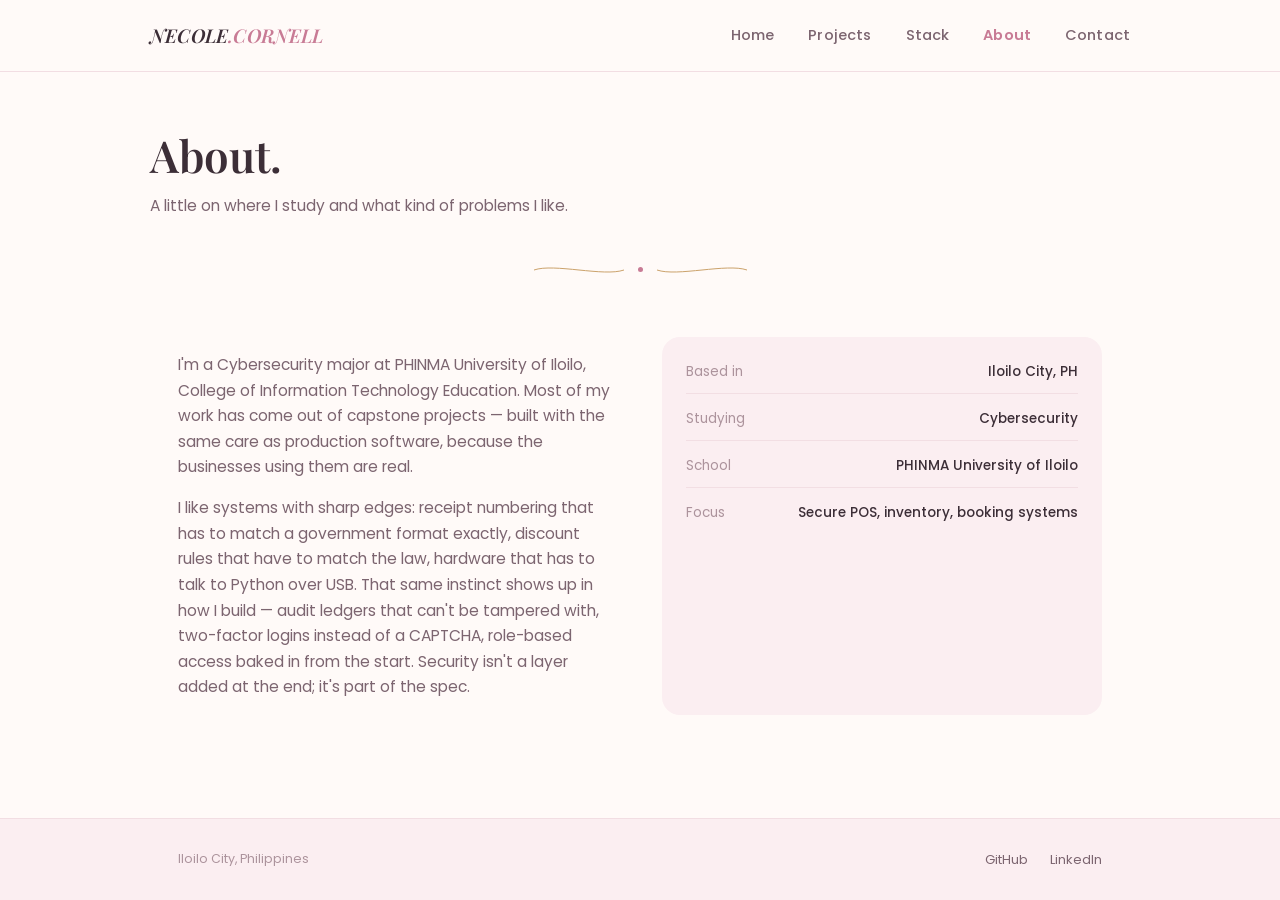
==== about.html @ d3a49c96 "Add files via upload" ====
<!DOCTYPE html>
<html lang="en">
<head>
<meta charset="UTF-8">
<meta name="viewport" content="width=device-width, initial-scale=1.0">
<title>About — Necole</title>
<link rel="preconnect" href="https://fonts.googleapis.com">
<link href="https://fonts.googleapis.com/css2?family=Playfair+Display:ital,wght@0,500;0,600;1,500;1,600&family=Poppins:wght@400;500;600&family=IBM+Plex+Mono:wght@400;500&display=swap" rel="stylesheet">
<link rel="stylesheet" href="styles.css">
</head>
<body>

<nav>
  <div class="wrap nav-row">
    <a class="logo" href="index.html">NECOLE<span>.CORNELL</span></a>
    <ul class="nav-links" id="navLinks">
      <li><a href="index.html">Home</a></li>
      <li><a href="projects.html">Projects</a></li>
      <li><a href="stack.html">Stack</a></li>
      <li><a href="about.html" class="active">About</a></li>
      <li><a href="contact.html">Contact</a></li>
    </ul>
    <button class="nav-toggle" id="navToggle" aria-label="Toggle menu" aria-expanded="false">☰</button>
  </div>
</nav>

<main>
  <div class="wrap hero compact">
    <h1 class="hero-title">About.</h1>
    <p class="hero-desc">A little on where I study and what kind of problems I like.</p>
  </div>

    <div class="flourish" aria-hidden="true">
    <svg viewBox="0 0 90 14" fill="none" xmlns="http://www.w3.org/2000/svg"><path d="M0 7 C20 0, 70 14, 90 7" stroke="currentColor" stroke-width="1"/></svg>
    <span class="dot"></span>
    <svg viewBox="0 0 90 14" fill="none" xmlns="http://www.w3.org/2000/svg"><path d="M0 7 C20 14, 70 0, 90 7" stroke="currentColor" stroke-width="1"/></svg>
  </div>

<section>
    <div class="wrap">
      <div class="about-grid reveal">
        <div class="about-text">
          <p>I'm a Cybersecurity major at PHINMA University of Iloilo, College of Information Technology Education. Most of my work has come out of capstone projects — built with the same care as production software, because the businesses using them are real.</p>
          <p>I like systems with sharp edges: receipt numbering that has to match a government format exactly, discount rules that have to match the law, hardware that has to talk to Python over USB. That same instinct shows up in how I build — audit ledgers that can't be tampered with, two-factor logins instead of a CAPTCHA, role-based access baked in from the start. Security isn't a layer added at the end; it's part of the spec.</p>
        </div>
        <div class="about-facts">
          <div><span>Based in</span><span>Iloilo City, PH</span></div>
          <div><span>Studying</span><span>Cybersecurity</span></div>
          <div><span>School</span><span>PHINMA University of Iloilo</span></div>
          <div><span>Focus</span><span>Secure POS, inventory, booking systems</span></div>
        </div>
      </div>
    </div>
  </section>
</main>

<footer class="site-footer">
  <div class="wrap">
    <p>Iloilo City, Philippines</p>
    <div class="foot-links">
      <a href="https://github.com/yourhandle" target="_blank" rel="noopener">GitHub</a>
      <a href="https://linkedin.com/in/yourhandle" target="_blank" rel="noopener">LinkedIn</a>
    </div>
  </div>
</footer>

<script src="script.js"></script>
</body>
</html>
---- styles.css ----
:root{
  --paper: #FFFAF8;
  --paper-2: #FBEEF1;
  --ink: #3C2E37;
  --ink-soft: #7C6570;
  --ink-faint: #AC939C;
  --line: #F2DEE3;
  --accent: #C87B95;
  --accent-2: #8C7BC0;
  --gold: #CBA26B;
  --display: 'Playfair Display', 'IBM Plex Sans', serif;
  --sans: 'Poppins', -apple-system, sans-serif;
  --mono: 'IBM Plex Mono', ui-monospace, monospace;
}

* { box-sizing: border-box; }
html { scroll-behavior: smooth; }

body{
  margin: 0;
  min-height: 100vh;
  background: var(--paper);
  color: var(--ink);
  font-family: var(--sans);
  line-height: 1.65;
  -webkit-font-smoothing: antialiased;
  display: flex;
  flex-direction: column;
}

a { color: var(--accent); }
a:hover { color: var(--accent-2); }
a:focus-visible, button:focus-visible { outline: 2px solid var(--accent); outline-offset: 3px; }

.wrap{ max-width: 980px; margin: 0 auto; padding: 0 28px; width: 100%; }

main{ flex: 1; }

/* NAV */
nav{
  position: sticky;
  top: 0;
  z-index: 50;
  background: rgba(255, 250, 248, 0.92);
  backdrop-filter: blur(8px);
  border-bottom: 1px solid var(--line);
}
.nav-row{
  display: flex;
  align-items: center;
  justify-content: space-between;
  padding: 20px 0;
}
.logo{
  font-family: var(--display);
  font-weight: 600;
  font-style: italic;
  font-size: 19px;
  color: var(--ink);
  letter-spacing: 0.01em;
  text-decoration: none;
}
.logo span{ color: var(--accent); }
.nav-links{
  display: flex;
  gap: 34px;
  list-style: none;
  margin: 0;
  padding: 0;
}
.nav-links a{
  color: var(--ink-soft);
  text-decoration: none;
  font-size: 14.5px;
  font-weight: 500;
  letter-spacing: 0.01em;
}
.nav-links a:hover{ color: var(--accent); }
.nav-links a.active{ color: var(--accent); font-weight: 600; }
.nav-toggle{
  display: none;
  background: none;
  border: 1px solid var(--line);
  color: var(--ink);
  width: 40px;
  height: 40px;
  border-radius: 50%;
  cursor: pointer;
  font-size: 18px;
}

@media (max-width: 720px){
  .nav-links{
    position: absolute;
    top: 100%;
    left: 0;
    right: 0;
    background: var(--paper);
    border-bottom: 1px solid var(--line);
    flex-direction: column;
    gap: 0;
    display: none;
  }
  .nav-links.open{ display: flex; }
  .nav-links a{
    padding: 16px 28px;
    border-top: 1px solid var(--line);
    width: 100%;
  }
  .nav-toggle{ display: block; }
}

/* soft rounded panel with a gentle shadow, replaces the plain bordered panel */
.panel{
  background: var(--paper);
  border: 1px solid var(--line);
  border-radius: 22px;
  padding: 34px;
  box-shadow: 0 10px 30px rgba(200, 123, 149, 0.08);
  transition: box-shadow 0.25s ease, transform 0.25s ease;
}
.panel:hover{
  box-shadow: 0 16px 40px rgba(200, 123, 149, 0.14);
  transform: translateY(-2px);
}

/* delicate flourish divider used between sections */
.flourish{
  display: flex;
  align-items: center;
  justify-content: center;
  gap: 14px;
  color: var(--gold);
  margin: 0;
}
.flourish svg{ width: 90px; height: 14px; }
.flourish .dot{
  width: 5px;
  height: 5px;
  border-radius: 50%;
  background: var(--accent);
}

/* scroll reveal */
.reveal{ opacity: 0; transform: translateY(18px); }
@media (prefers-reduced-motion: no-preference){
  .reveal{ transition: opacity 0.65s ease, transform 0.65s ease; }
}
.reveal.in{ opacity: 1; transform: translateY(0); }

/* HERO */
.hero{ padding: 84px 0 64px; }
.hero.compact{ padding: 58px 0 44px; }
.hero-tag{
  font-family: var(--sans);
  font-size: 13px;
  font-weight: 600;
  letter-spacing: 0.12em;
  text-transform: uppercase;
  color: var(--accent);
  margin: 0 0 18px 0;
}
h1.hero-title{
  font-family: var(--display);
  font-weight: 600;
  font-size: clamp(36px, 5.6vw, 58px);
  line-height: 1.15;
  margin: 0 0 22px 0;
  max-width: 16ch;
}
.hero.compact h1.hero-title{ font-size: clamp(28px, 4.4vw, 44px); margin-bottom: 12px; }
.hero-title .accent{ color: var(--accent); font-style: italic; }
.hero-desc{
  font-size: 16.5px;
  color: var(--ink-soft);
  max-width: 52ch;
  margin: 0 0 32px 0;
}
.hero.compact .hero-desc{ margin-bottom: 0; font-size: 15.5px; }
.hero-links{ display: flex; flex-wrap: wrap; gap: 12px; }

@media (prefers-reduced-motion: no-preference){
  .hero-tag, .hero-title, .hero-desc, .hero-links{
    animation: rise 0.6s ease both;
  }
  .hero-title{ animation-delay: 0.06s; }
  .hero-desc{ animation-delay: 0.14s; }
  .hero-links{ animation-delay: 0.22s; }
  @keyframes rise{
    from{ opacity: 0; transform: translateY(12px); }
    to{ opacity: 1; transform: translateY(0); }
  }
}

.hero-inner{
  display: grid;
  grid-template-columns: 1fr;
  gap: 42px;
  align-items: center;
}
@media (min-width: 860px){
  .hero-inner{ grid-template-columns: 1.15fr 0.85fr; }
}

.hero-photo{
  position: relative;
  width: 100%;
  max-width: 290px;
  aspect-ratio: 4 / 5;
  margin: 0 auto;
  overflow: hidden;
  border-radius: 28px;
  border: 6px solid var(--paper);
  outline: 1px solid var(--line);
  background: var(--paper-2);
  box-shadow: 0 18px 40px rgba(200, 123, 149, 0.16);
}
@media (min-width: 860px){
  .hero-photo{ margin: 0 0 0 auto; }
}
.hero-photo img{ width: 100%; height: 100%; object-fit: cover; display: block; }
.photo-placeholder{
  display: none;
  width: 100%;
  height: 100%;
  flex-direction: column;
  align-items: center;
  justify-content: center;
  gap: 10px;
  color: var(--ink-faint);
  font-family: var(--sans);
  font-size: 12px;
  letter-spacing: 0.03em;
  text-align: center;
  padding: 20px;
}
.photo-placeholder svg{ color: var(--accent); opacity: 0.6; }
.photo-placeholder .path-hint{ color: var(--accent); font-size: 11px; font-family: var(--mono); }

@media (prefers-reduced-motion: no-preference){
  .hero-photo{ opacity: 0; animation: fade-in 0.7s ease forwards; animation-delay: 0.32s; }
  @keyframes fade-in{ to{ opacity: 1; } }
}

.btn{
  display: inline-flex;
  align-items: center;
  gap: 8px;
  padding: 13px 26px;
  border-radius: 999px;
  font-weight: 500;
  font-size: 14.5px;
  text-decoration: none;
  border: 1px solid var(--line);
  transition: transform 0.15s ease, background 0.15s ease, border-color 0.15s ease, color 0.15s ease, box-shadow 0.15s ease;
}
.btn:hover{ transform: translateY(-1px); }
.btn:active{ transform: translateY(0); }
.btn.primary{ background: var(--accent); color: #FFF; border-color: var(--accent); box-shadow: 0 8px 20px rgba(200, 123, 149, 0.28); }
.btn.primary:hover{ background: var(--accent-2); border-color: var(--accent-2); box-shadow: 0 8px 20px rgba(140, 123, 192, 0.28); }
.btn.ghost{ color: var(--ink); background: var(--paper); }
.btn.ghost:hover{ border-color: var(--accent); color: var(--accent); }

/* SECTION HEADS */
section{ padding: 60px 0; }
main > section:first-child{ padding-top: 0; }
.sec-head{
  display: flex;
  flex-direction: column;
  align-items: center;
  text-align: center;
  gap: 14px;
  margin-bottom: 44px;
}
.sec-fig{
  font-family: var(--sans);
  font-size: 12px;
  font-weight: 600;
  letter-spacing: 0.14em;
  text-transform: uppercase;
  color: var(--accent);
}
h2.sec-title{ font-family: var(--display); font-size: 30px; font-weight: 600; margin: 0; }

/* WORK */
.project{ margin-bottom: 26px; }
.project:last-child{ margin-bottom: 0; }
.project-top{
  display: flex;
  justify-content: space-between;
  align-items: flex-start;
  gap: 20px;
  flex-wrap: wrap;
  margin-bottom: 8px;
}
.project-name{ font-family: var(--display); font-size: 22px; font-weight: 600; margin: 0; }
.project-status{
  font-family: var(--sans);
  font-size: 11.5px;
  font-weight: 600;
  letter-spacing: 0.02em;
  color: var(--accent);
  background: var(--paper-2);
  padding: 4px 14px;
  border-radius: 999px;
  white-space: nowrap;
  align-self: flex-start;
}
.project-status.amber{ color: var(--accent-2); background: #EFEBFA; }
.project-meta{ font-family: var(--mono); font-size: 12px; color: var(--ink-faint); margin: 0 0 14px 0; }
.project-desc{ color: var(--ink-soft); font-size: 15px; max-width: 60ch; margin: 0 0 16px 0; }
.spec-grid{
  display: grid;
  grid-template-columns: repeat(auto-fit, minmax(240px, 1fr));
  gap: 10px 24px;
  list-style: none;
  margin: 0;
  padding: 18px 0 0 0;
  border-top: 1px dashed var(--line);
}
.spec-grid li{ font-size: 13.5px; color: var(--ink); padding-left: 18px; position: relative; }
.spec-grid li::before{
  content: "♥";
  position: absolute;
  left: 0;
  top: -1px;
  font-size: 11px;
  color: var(--accent);
}

.project-actions{
  display: flex;
  align-items: center;
  gap: 12px;
  margin-top: 20px;
}

.view-shots,
.github-btn{
  display: inline-flex;
  align-items: center;
  gap: 6px;
  padding: 10px 20px;
  background: var(--paper-2);
  border: 1px solid var(--line);
  border-radius: 999px;
  font-family: var(--sans);
  font-size: 13.5px;
  font-weight: 500;
  color: var(--ink);
  text-decoration: none;
  cursor: pointer;
  transition: background 0.15s ease, color 0.15s ease,
              transform 0.15s ease, border-color 0.15s ease;
}
.view-shots:hover,
.github-btn:hover{
  background: var(--accent);
  color: #FFF;
  border-color: var(--accent);
  transform: translateY(-1px);
}
.view-shots:focus-visible,
.github-btn:focus-visible{ outline: 2px solid var(--accent); outline-offset: 2px; }

/* STACK */
.stack-grid{
  display: grid;
  grid-template-columns: repeat(auto-fit, minmax(220px, 1fr));
  gap: 16px;
}
.stack-cell{
  background: var(--paper);
  border: 1px solid var(--line);
  border-radius: 18px;
  padding: 24px;
  transition: box-shadow 0.2s ease, transform 0.2s ease;
}
.stack-cell:hover{ box-shadow: 0 12px 30px rgba(200, 123, 149, 0.12); transform: translateY(-2px); }
.stack-cell h3{
  font-family: var(--sans);
  font-size: 11.5px;
  font-weight: 600;
  letter-spacing: 0.08em;
  text-transform: uppercase;
  color: var(--accent);
  margin: 0 0 10px 0;
}
.stack-cell p{ margin: 0; font-size: 14.5px; color: var(--ink-soft); }

/* ABOUT */
.about-grid{ display: grid; grid-template-columns: 1fr 1fr; gap: 44px; }
.about-text p{ color: var(--ink-soft); font-size: 15.5px; max-width: 52ch; }
.about-facts{
  font-family: var(--sans);
  font-size: 13.5px;
  display: grid;
  gap: 14px;
  align-content: start;
  background: var(--paper-2);
  border-radius: 18px;
  padding: 24px;
}
.about-facts div{ display: flex; justify-content: space-between; border-bottom: 1px solid var(--line); padding-bottom: 10px; }
.about-facts div:last-child{ border-bottom: none; padding-bottom: 0; }
.about-facts span:first-child{ color: var(--ink-faint); }
.about-facts span:last-child{ font-weight: 500; color: var(--ink); }
@media (max-width: 720px){ .about-grid{ grid-template-columns: 1fr; } }

/* HOME quick-link cards */
.jump-grid{
  display: grid;
  grid-template-columns: repeat(auto-fit, minmax(220px, 1fr));
  gap: 20px;
}
.jump-card{
  display: block;
  text-decoration: none;
  color: var(--ink);
  padding: 26px;
  text-align: center;
}
.jump-card .jump-fig{
  font-family: var(--sans);
  font-size: 11px;
  font-weight: 600;
  letter-spacing: 0.1em;
  color: var(--gold);
  margin-bottom: 10px;
  display: block;
}
.jump-card h3{ font-family: var(--display); font-size: 20px; margin: 0 0 8px 0; color: var(--ink); }
.jump-card p{ font-size: 14px; color: var(--ink-soft); margin: 0; }
.jump-card:hover h3{ color: var(--accent); }

/* SITE FOOTER */
.site-footer{
  border-top: 1px solid var(--line);
  padding: 30px 0;
  margin-top: auto;
  background: var(--paper-2);
}
.site-footer .wrap{
  display: flex;
  justify-content: space-between;
  align-items: center;
  flex-wrap: wrap;
  gap: 12px;
}
.site-footer p{ font-family: var(--sans); font-size: 12.5px; color: var(--ink-faint); margin: 0; }
.site-footer .foot-links{ display: flex; gap: 22px; }
.site-footer a{ font-size: 13px; color: var(--ink-soft); text-decoration: none; }
.site-footer a:hover{ color: var(--accent); }

/* CONTACT FORM */
.contact-form{
  display: flex;
  flex-direction: column;
  gap: 18px;
  max-width: 720px;
  margin: 0 auto;
}
.form-row{
  display: grid;
  grid-template-columns: 1fr 1fr;
  gap: 18px;
}
@media (max-width: 640px){
  .form-row{ grid-template-columns: 1fr; }
}
.field{ display: flex; flex-direction: column; gap: 8px; }
.field-full{ width: 100%; }
.field label{
  font-family: var(--sans);
  font-size: 13px;
  font-weight: 500;
  color: var(--ink);
}
.field label .req{ color: var(--accent); margin-left: 2px; }
.field label .opt{ color: var(--ink-faint); font-weight: 400; }
.field input,
.field textarea{
  font-family: var(--sans);
  font-size: 14.5px;
  color: var(--ink);
  background: var(--paper);
  border: 1px solid var(--line);
  border-radius: 12px;
  padding: 12px 16px;
  resize: vertical;
  transition: border-color 0.15s ease, box-shadow 0.15s ease;
}
.field input::placeholder,
.field textarea::placeholder{ color: var(--ink-faint); }
.field input:focus,
.field textarea:focus{
  outline: none;
  border-color: var(--accent);
  box-shadow: 0 0 0 3px rgba(200, 123, 149, 0.14);
}
.form-footer{
  display: flex;
  align-items: center;
  gap: 18px;
  flex-wrap: wrap;
}
.form-footer .btn{ border: none; cursor: pointer; }
.form-footer .btn:disabled{ opacity: 0.6; cursor: not-allowed; transform: none; }
.form-status{
  font-family: var(--sans);
  font-size: 13.5px;
  margin: 0;
}
.form-status.success{ color: #4C8C6B; }
.form-status.error{ color: var(--accent); }

/* CONTACT PAGE big CTA */
.contact-cta{ text-align: center; padding: 20px 0 8px; }
.contact-cta h2{ font-family: var(--display); font-size: clamp(28px, 4.6vw, 40px); font-weight: 600; margin: 0 0 16px 0; }
.contact-cta p{ color: var(--ink-soft); max-width: 46ch; margin: 0 auto 30px auto; }
.contact-cta .hero-links{ justify-content: center; }

/* LIGHTBOX */
.lightbox{
  position: fixed;
  inset: 0;
  z-index: 100;
  display: none;
  align-items: center;
  justify-content: center;
  padding: 24px;
}
.lightbox.open{ display: flex; }
.lightbox-backdrop{
  position: absolute;
  inset: 0;
  background: rgba(60, 46, 55, 0.55);
}
@media (prefers-reduced-motion: no-preference){
  .lightbox.open .lightbox-backdrop{ animation: fade-in 0.2s ease both; }
  .lightbox.open .lightbox-body{ animation: pop-in 0.22s ease both; }
  @keyframes pop-in{
    from{ opacity: 0; transform: translateY(8px) scale(0.98); }
    to{ opacity: 1; transform: translateY(0) scale(1); }
  }
}
.lightbox-body{
  position: relative;
  z-index: 1;
  background: var(--paper);
  border-radius: 24px;
  max-width: 720px;
  width: 100%;
  padding: 24px 24px 18px;
  box-shadow: 0 24px 60px rgba(60, 46, 55, 0.22);
}
.lightbox-close{
  position: absolute;
  top: 16px;
  right: 16px;
  width: 34px;
  height: 34px;
  border-radius: 50%;
  border: 1px solid var(--line);
  background: var(--paper);
  color: var(--ink-soft);
  font-size: 14px;
  cursor: pointer;
}
.lightbox-close:hover{ color: #FFF; background: var(--accent); border-color: var(--accent); }
.lightbox-title{
  font-family: var(--display);
  font-weight: 600;
  font-size: 18px;
  margin: 0 40px 16px 0;
  color: var(--ink);
}
.lightbox-frame{
  position: relative;
  width: 100%;
  aspect-ratio: 16 / 10;
  background: var(--paper-2);
  border-radius: 16px;
  overflow: hidden;
  display: flex;
  align-items: center;
  justify-content: center;
}
.lightbox-frame img{
  width: 100%;
  height: 100%;
  object-fit: contain;
  background: var(--paper-2);
}
.lightbox-empty{
  display: none;
  flex-direction: column;
  align-items: center;
  gap: 8px;
  color: var(--ink-faint);
  font-family: var(--sans);
  font-size: 12.5px;
  text-align: center;
  padding: 20px;
}
.lightbox-empty .path-hint{ color: var(--accent); font-size: 11.5px; font-family: var(--mono); }
.lightbox-nav{
  position: absolute;
  top: 50%;
  transform: translateY(-50%);
  width: 38px;
  height: 38px;
  border-radius: 50%;
  border: 1px solid var(--line);
  background: rgba(255,255,255,0.92);
  color: var(--ink);
  font-size: 20px;
  line-height: 1;
  cursor: pointer;
  display: flex;
  align-items: center;
  justify-content: center;
}
.lightbox-nav:hover{ background: var(--accent); color: #FFF; border-color: var(--accent); }
.lightbox-nav.prev{ left: 12px; }
.lightbox-nav.next{ right: 12px; }
.lightbox-count{
  text-align: center;
  font-family: var(--mono);
  font-size: 12px;
  color: var(--ink-faint);
  margin: 14px 0 0 0;
  
}
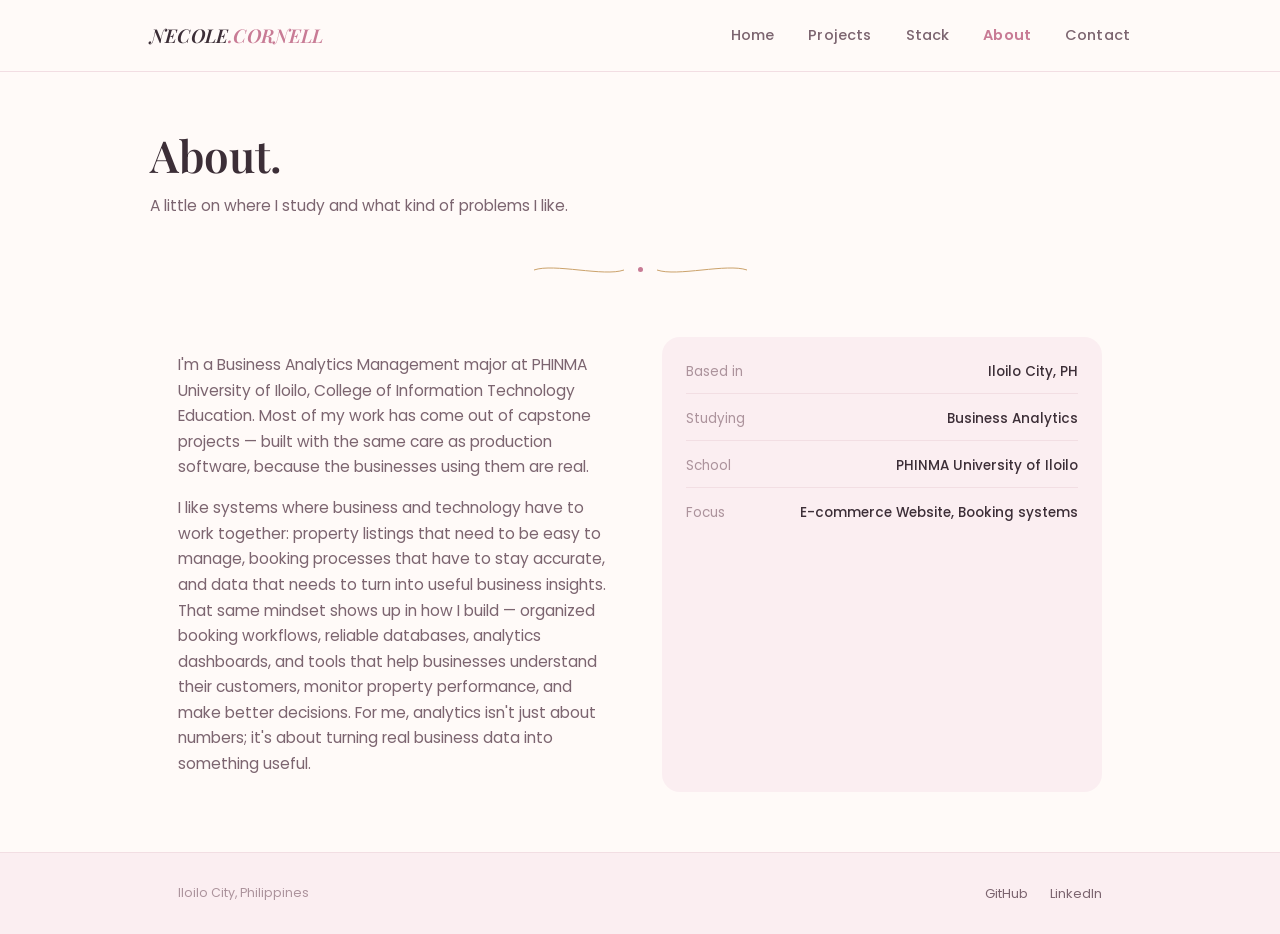
==== commit bf4f97f8: "Add files via upload" ====
--- a/about.html
+++ b/about.html
@@ -40,14 +40,14 @@
     <div class="wrap">
       <div class="about-grid reveal">
         <div class="about-text">
-          <p>I'm a Cybersecurity major at PHINMA University of Iloilo, College of Information Technology Education. Most of my work has come out of capstone projects — built with the same care as production software, because the businesses using them are real.</p>
-          <p>I like systems with sharp edges: receipt numbering that has to match a government format exactly, discount rules that have to match the law, hardware that has to talk to Python over USB. That same instinct shows up in how I build — audit ledgers that can't be tampered with, two-factor logins instead of a CAPTCHA, role-based access baked in from the start. Security isn't a layer added at the end; it's part of the spec.</p>
+          <p>I'm a Business Analytics Management major at PHINMA University of Iloilo, College of Information Technology Education. Most of my work has come out of capstone projects — built with the same care as production software, because the businesses using them are real.</p>
+          <p>I like systems where business and technology have to work together: property listings that need to be easy to manage, booking processes that have to stay accurate, and data that needs to turn into useful business insights. That same mindset shows up in how I build — organized booking workflows, reliable databases, analytics dashboards, and tools that help businesses understand their customers, monitor property performance, and make better decisions. For me, analytics isn't just about numbers; it's about turning real business data into something useful.</p>
         </div>
         <div class="about-facts">
           <div><span>Based in</span><span>Iloilo City, PH</span></div>
-          <div><span>Studying</span><span>Cybersecurity</span></div>
+          <div><span>Studying</span><span>Business Analytics</span></div>
           <div><span>School</span><span>PHINMA University of Iloilo</span></div>
-          <div><span>Focus</span><span>Secure POS, inventory, booking systems</span></div>
+          <div><span>Focus</span><span>E-commerce Website, Booking systems</span></div>
         </div>
       </div>
     </div>
